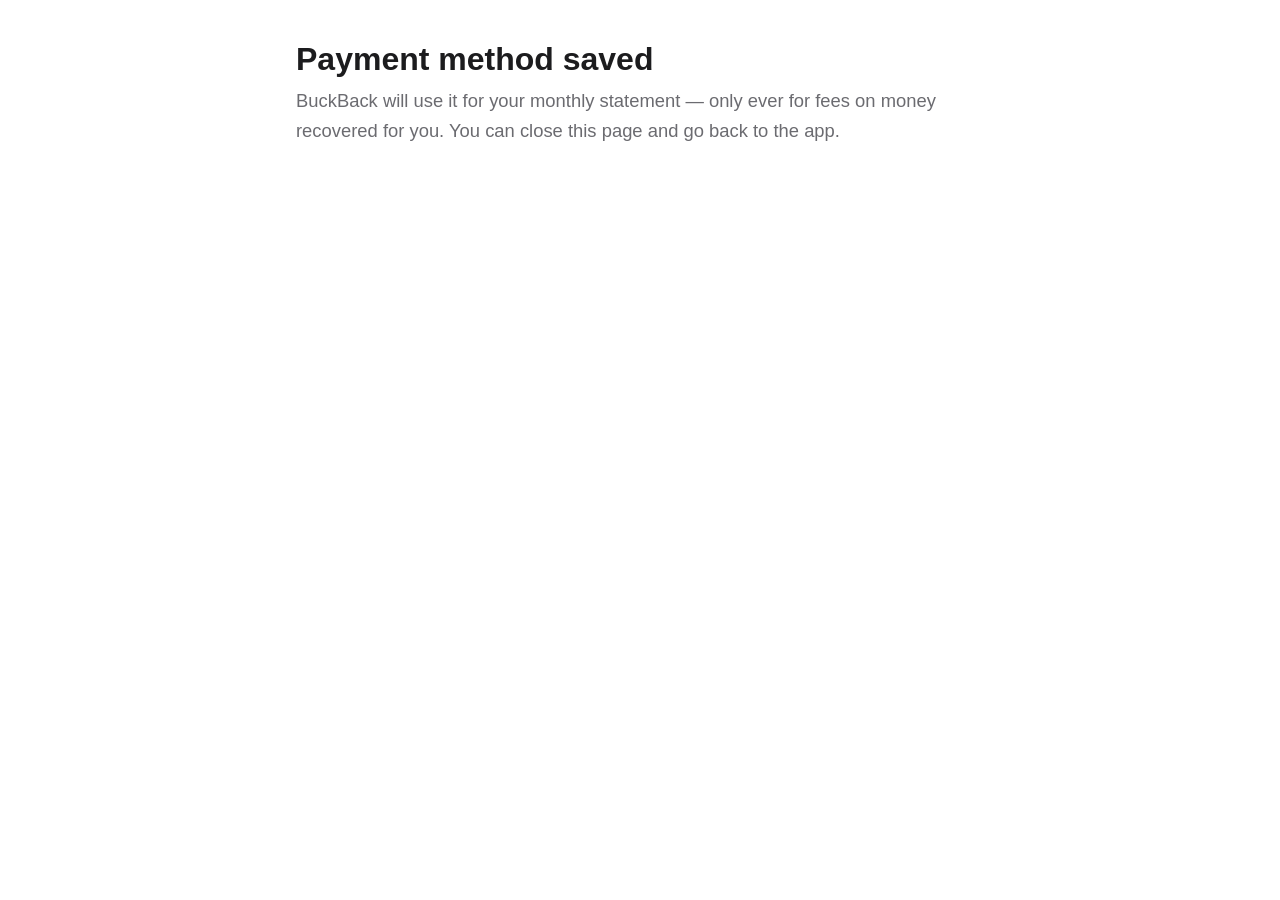
==== billing-done.html @ 793706ac "Pay pages; tiered pricing" ====
<!doctype html>
<html lang="en">
<head>
<meta charset="utf-8">
<meta name="viewport" content="width=device-width, initial-scale=1">
<title>Billing · BuckBack</title>
<link rel="stylesheet" href="style.css">
</head>
<body>
<main>
<h1 id="title">Payment method saved</h1>
<p class="lede" id="body">BuckBack will use it for your monthly statement — only ever for fees on
money recovered for you. You can close this page and go back to the app.</p>
</main>
<script>
  if (new URLSearchParams(location.search).get('cancelled')) {
    document.getElementById('title').textContent = 'Nothing saved';
    document.getElementById('body').textContent =
      'No payment method was added. You can add one any time from the Account tab in the app.';
  }
</script>
</body>
</html>
---- style.css ----
:root {
  --bg: #ffffff;
  --text: #1c1c1e;
  --muted: #6b6b70;
  --link: #0a66d6;
  --rule: #e5e5ea;
}
@media (prefers-color-scheme: dark) {
  :root {
    --bg: #111113;
    --text: #f2f2f5;
    --muted: #a1a1a8;
    --link: #5aa2ff;
    --rule: #2c2c30;
  }
}
* { box-sizing: border-box; }
body {
  margin: 0;
  background: var(--bg);
  color: var(--text);
  font: 17px/1.6 -apple-system, BlinkMacSystemFont, "Segoe UI", Roboto, Helvetica, Arial, sans-serif;
}
main { max-width: 720px; margin: 0 auto; padding: 40px 16px 64px; }
h1 { font-size: 2rem; line-height: 1.2; margin: 0 0 8px; }
h2 { font-size: 1.3rem; margin: 36px 0 8px; padding-top: 20px; border-top: 1px solid var(--rule); }
h3 { font-size: 1.05rem; margin: 20px 0 4px; }
p, ul { margin: 0 0 14px; }
ul { padding-left: 22px; }
li { margin-bottom: 6px; }
a { color: var(--link); }
.meta, .back { color: var(--muted); font-size: 0.95rem; }
.back { margin-bottom: 24px; }
.back a { text-decoration: none; }
.lede { font-size: 1.15rem; color: var(--muted); }
.links { list-style: none; padding: 0; }
.links li { margin-bottom: 10px; font-size: 1.1rem; }
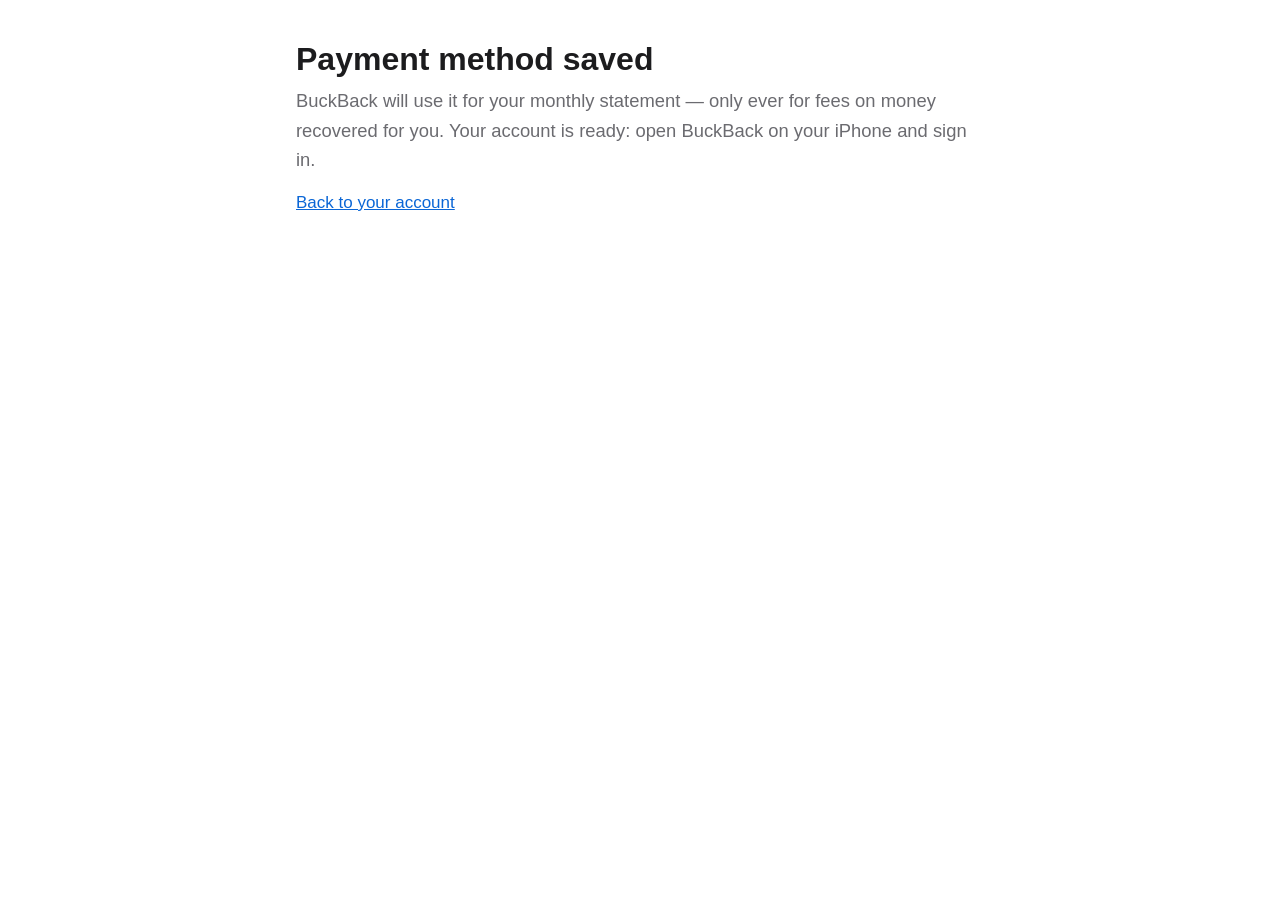
==== commit f4463dbb: "Sign-up moves to the website: signup.html, confirmed page continues setup" ====
--- a/billing-done.html
+++ b/billing-done.html
@@ -10,13 +10,14 @@
 <main>
 <h1 id="title">Payment method saved</h1>
 <p class="lede" id="body">BuckBack will use it for your monthly statement — only ever for fees on
-money recovered for you. You can close this page and go back to the app.</p>
+money recovered for you. Your account is ready: open BuckBack on your iPhone and sign in.</p>
+<p><a href="signup.html">Back to your account</a></p>
 </main>
 <script>
   if (new URLSearchParams(location.search).get('cancelled')) {
     document.getElementById('title').textContent = 'Nothing saved';
     document.getElementById('body').textContent =
-      'No payment method was added. You can add one any time from the Account tab in the app.';
+      'No payment method was added. The AI can’t start until there is one — go back to your account to add it.';
   }
 </script>
 </body>
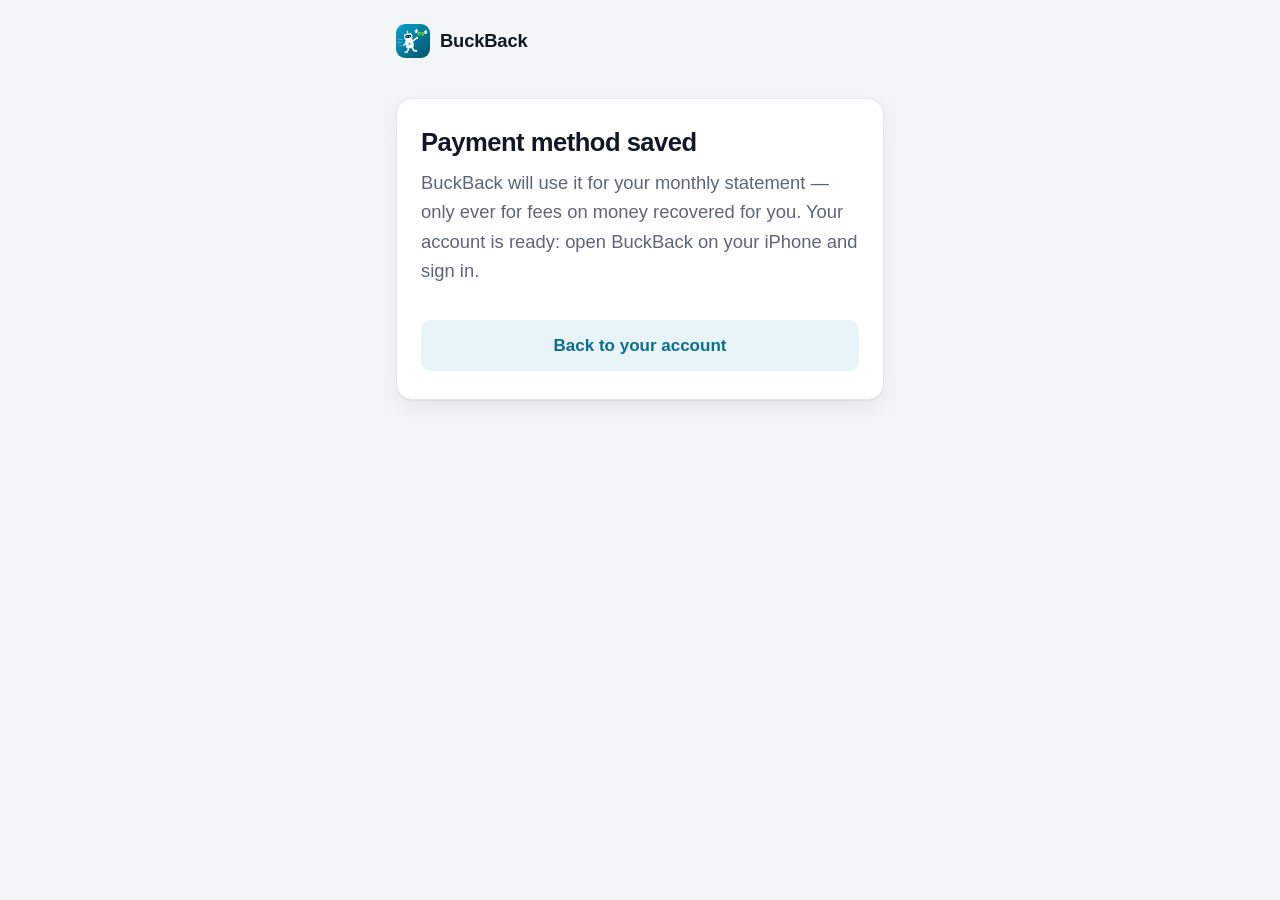
==== commit bf54102b: "New look: app colours and logo, a real home page, sign-up in cards" ====
--- a/billing-done.html
+++ b/billing-done.html
@@ -4,14 +4,18 @@
 <meta charset="utf-8">
 <meta name="viewport" content="width=device-width, initial-scale=1">
 <title>Billing · BuckBack</title>
+<link rel="icon" href="favicon.png">
 <link rel="stylesheet" href="style.css">
 </head>
 <body>
-<main>
+<main class="narrow">
+<p class="back"><a href="index.html">BuckBack</a></p>
+<div class="panel">
 <h1 id="title">Payment method saved</h1>
 <p class="lede" id="body">BuckBack will use it for your monthly statement — only ever for fees on
 money recovered for you. Your account is ready: open BuckBack on your iPhone and sign in.</p>
-<p><a href="signup.html">Back to your account</a></p>
+<a class="btn secondary" href="signup.html">Back to your account</a>
+</div>
 </main>
 <script>
   if (new URLSearchParams(location.search).get('cancelled')) {
--- a/style.css
+++ b/style.css
@@ -1,37 +1,147 @@
+/* buckback.ca — one stylesheet for every page. Colours match the app's
+   theme (App.js, `light` / `dark`). */
 :root {
-  --bg: #ffffff;
-  --text: #1c1c1e;
-  --muted: #6b6b70;
-  --link: #0a66d6;
-  --rule: #e5e5ea;
+  --bg: #f4f5f7;
+  --surface: #ffffff;
+  --text: #101828;
+  --muted: #5d6676;
+  --rule: #e4e7ec;
+  --accent: #0b6e8f;
+  --accent-hover: #095a75;
+  --accent-text: #0b6e8f;
+  --accent-soft: #e7f3f7;
+  --on-accent: #ffffff;
+  --error: #b42318;
+  --shadow: 0 1px 2px rgba(16, 24, 40, 0.06), 0 8px 24px rgba(16, 24, 40, 0.06);
 }
 @media (prefers-color-scheme: dark) {
   :root {
-    --bg: #111113;
-    --text: #f2f2f5;
-    --muted: #a1a1a8;
-    --link: #5aa2ff;
-    --rule: #2c2c30;
+    --bg: #0b0f14;
+    --surface: #151b23;
+    --text: #f2f4f7;
+    --muted: #a3acb9;
+    --rule: #263040;
+    --accent: #1a86a8;
+    --accent-hover: #2196bb;
+    --accent-text: #62c3e0;
+    --accent-soft: #11303b;
+    --error: #f97066;
+    --shadow: none;
   }
 }
+
 * { box-sizing: border-box; }
+html { -webkit-text-size-adjust: 100%; }
 body {
   margin: 0;
   background: var(--bg);
   color: var(--text);
   font: 17px/1.6 -apple-system, BlinkMacSystemFont, "Segoe UI", Roboto, Helvetica, Arial, sans-serif;
+  -webkit-font-smoothing: antialiased;
 }
-main { max-width: 720px; margin: 0 auto; padding: 40px 16px 64px; }
-h1 { font-size: 2rem; line-height: 1.2; margin: 0 0 8px; }
-h2 { font-size: 1.3rem; margin: 36px 0 8px; padding-top: 20px; border-top: 1px solid var(--rule); }
-h3 { font-size: 1.05rem; margin: 20px 0 4px; }
-p, ul { margin: 0 0 14px; }
-ul { padding-left: 22px; }
+main { max-width: 760px; margin: 0 auto; padding: 24px 16px 64px; }
+main.narrow { max-width: 520px; }
+
+h1 { font-size: 2rem; line-height: 1.2; letter-spacing: -0.02em; margin: 0 0 10px; }
+h2 { font-size: 1.3rem; line-height: 1.3; margin: 40px 0 10px; padding-top: 24px; border-top: 1px solid var(--rule); }
+h3 { font-size: 1.05rem; margin: 22px 0 4px; }
+p, ul, ol { margin: 0 0 14px; }
+ul, ol { padding-left: 22px; }
 li { margin-bottom: 6px; }
-a { color: var(--link); }
-.meta, .back { color: var(--muted); font-size: 0.95rem; }
-.back { margin-bottom: 24px; }
-.back a { text-decoration: none; }
+a { color: var(--accent-text); text-underline-offset: 2px; }
+strong { font-weight: 650; }
+.meta { color: var(--muted); font-size: 0.95rem; }
 .lede { font-size: 1.15rem; color: var(--muted); }
+[hidden] { display: none !important; }
+
+/* The brand bar at the top of every page (<p class="back"><a>BuckBack</a></p>). */
+.back { margin: 0 0 32px; }
+.back a {
+  display: inline-flex; align-items: center; gap: 10px;
+  color: var(--text); text-decoration: none; font-weight: 700; font-size: 1.15rem; letter-spacing: -0.01em;
+}
+.back a::before {
+  content: ""; width: 34px; height: 34px; border-radius: 9px;
+  background: url(icon.png) center / cover;
+}
+
+/* Cards: a form or a step of setting up. */
+.panel {
+  background: var(--surface); border: 1px solid var(--rule); border-radius: 16px;
+  padding: 28px 24px; box-shadow: var(--shadow);
+}
+.panel h1 { font-size: 1.6rem; }
+.panel > :last-child { margin-bottom: 0; }
+.below { text-align: center; color: var(--muted); margin-top: 18px; }
+
+/* Forms. */
+label { display: block; font-weight: 600; font-size: 0.95rem; margin: 16px 0 6px; }
+input[type=email], input[type=password], input[type=text] {
+  width: 100%; font: inherit; padding: 11px 13px; border: 1px solid var(--rule); border-radius: 10px;
+  background: var(--bg); color: var(--text);
+}
+input:focus-visible { outline: 2px solid var(--accent); outline-offset: 1px; border-color: transparent; }
+.check { display: flex; gap: 10px; align-items: flex-start; font-weight: normal; font-size: 1rem; margin-top: 18px; }
+.check input { margin-top: 5px; flex: none; width: 18px; height: 18px; accent-color: var(--accent); }
+.error { color: var(--error); margin-top: 12px; }
+
+/* Buttons (and links that look like them). */
+button, .btn {
+  display: inline-block; margin-top: 20px; font: inherit; font-weight: 600; text-align: center; text-decoration: none;
+  padding: 12px 20px; border: 0; border-radius: 10px; cursor: pointer;
+  background: var(--accent); color: var(--on-accent);
+}
+.panel button:not(.link), .panel .btn { width: 100%; }
+button:hover, .btn:hover { background: var(--accent-hover); }
+.btn.secondary { background: var(--accent-soft); color: var(--accent-text); }
+.btn.secondary:hover { background: var(--accent-soft); filter: brightness(0.97); }
+button.link {
+  background: none; color: var(--accent-text); padding: 0; margin: 0; font-weight: 600; width: auto;
+  text-decoration: underline; text-underline-offset: 2px;
+}
+button[disabled] { opacity: 0.6; cursor: default; }
+
+/* Setting up: "Step 1 of 3" and the two-step QR code. */
+.steps { color: var(--accent-text); font-size: 0.8rem; font-weight: 700; letter-spacing: 0.08em; text-transform: uppercase; margin-bottom: 6px; }
+.qr { display: block; width: 200px; height: 200px; background: #fff; padding: 10px; border-radius: 12px; margin: 10px auto 16px; border: 1px solid var(--rule); }
+.key { font-family: ui-monospace, SFMono-Regular, Menlo, monospace; font-size: 0.95rem; word-break: break-all; }
+.code { letter-spacing: 0.35em; font-size: 1.2rem; text-align: center; }
+.note { background: var(--accent-soft); border-radius: 12px; padding: 14px 16px; font-size: 0.97rem; }
+
+/* Home page. */
+.hero { display: flex; gap: 32px; align-items: center; padding: 16px 0 8px; }
+.hero h1 { font-size: 2.6rem; }
+.hero .lede { font-size: 1.2rem; }
+.hero-art { flex: none; width: 200px; height: 200px; border-radius: 44px; box-shadow: var(--shadow); }
+.cta-row { display: flex; flex-wrap: wrap; gap: 12px; margin-top: 6px; }
+.cta-row .btn { margin-top: 12px; }
+.cards { display: grid; grid-template-columns: repeat(auto-fit, minmax(210px, 1fr)); gap: 14px; margin: 16px 0; }
+.cards .panel { padding: 20px; }
+.cards h3 { margin-top: 0; }
+.cards p { color: var(--muted); font-size: 0.97rem; margin: 0; }
+.num {
+  display: inline-grid; place-items: center; width: 28px; height: 28px; border-radius: 50%; margin-bottom: 10px;
+  background: var(--accent-soft); color: var(--accent-text); font-weight: 700; font-size: 0.9rem;
+}
+.rates { list-style: none; padding: 0; margin: 0; }
+.rates li { display: flex; justify-content: space-between; gap: 12px; padding: 10px 0; border-bottom: 1px solid var(--rule); margin: 0; }
+.rates li:last-child { border-bottom: 0; }
+.rates strong { color: var(--accent-text); }
+.ticks { list-style: none; padding: 0; }
+.ticks li { padding-left: 28px; position: relative; }
+.ticks li::before { content: "✓"; position: absolute; left: 4px; color: var(--accent-text); font-weight: 700; }
+
+/* Footer, and the old home-page link list. */
 .links { list-style: none; padding: 0; }
 .links li { margin-bottom: 10px; font-size: 1.1rem; }
+footer { margin-top: 56px; padding-top: 20px; border-top: 1px solid var(--rule); color: var(--muted); font-size: 0.92rem; }
+footer a { color: var(--muted); margin-right: 16px; white-space: nowrap; display: inline-block; }
+
+@media (max-width: 640px) {
+  h1 { font-size: 1.7rem; }
+  .hero { flex-direction: column-reverse; align-items: flex-start; gap: 16px; }
+  .hero h1 { font-size: 2rem; }
+  .hero-art { width: 96px; height: 96px; border-radius: 22px; }
+  .cta-row .btn { flex: 1 1 100%; }
+  .panel { padding: 22px 18px; }
+}
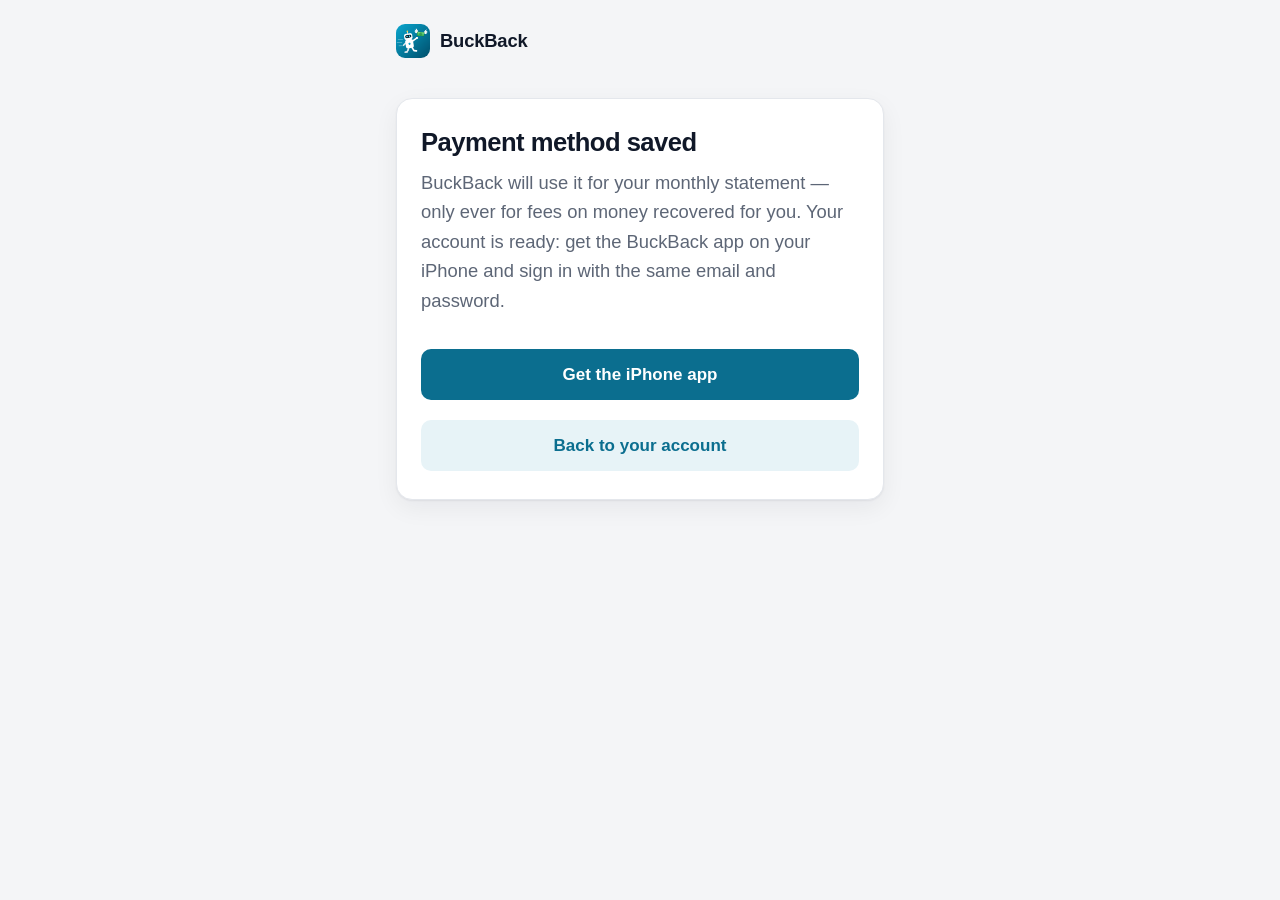
==== commit e0c606df: "Link to the App Store from the home page and the last sign-up step" ====
--- a/billing-done.html
+++ b/billing-done.html
@@ -13,7 +13,9 @@
 <div class="panel">
 <h1 id="title">Payment method saved</h1>
 <p class="lede" id="body">BuckBack will use it for your monthly statement — only ever for fees on
-money recovered for you. Your account is ready: open BuckBack on your iPhone and sign in.</p>
+money recovered for you. Your account is ready: get the BuckBack app on your iPhone and sign in with the
+same email and password.</p>
+<a class="btn" id="get-app" href="https://apps.apple.com/ca/app/buckback/id6818407466">Get the iPhone app</a>
 <a class="btn secondary" href="signup.html">Back to your account</a>
 </div>
 </main>
@@ -22,6 +24,7 @@
     document.getElementById('title').textContent = 'Nothing saved';
     document.getElementById('body').textContent =
       'No payment method was added. The AI can’t start until there is one — go back to your account to add it.';
+    document.getElementById('get-app').remove();
   }
 </script>
 </body>
--- a/style.css
+++ b/style.css
@@ -56,11 +56,11 @@
 
 /* The brand bar at the top of every page (<p class="back"><a>BuckBack</a></p>). */
 .back { margin: 0 0 32px; }
-.back a {
+.back a, .back span {
   display: inline-flex; align-items: center; gap: 10px;
   color: var(--text); text-decoration: none; font-weight: 700; font-size: 1.15rem; letter-spacing: -0.01em;
 }
-.back a::before {
+.back a::before, .back span::before {
   content: ""; width: 34px; height: 34px; border-radius: 9px;
   background: url(icon.png) center / cover;
 }
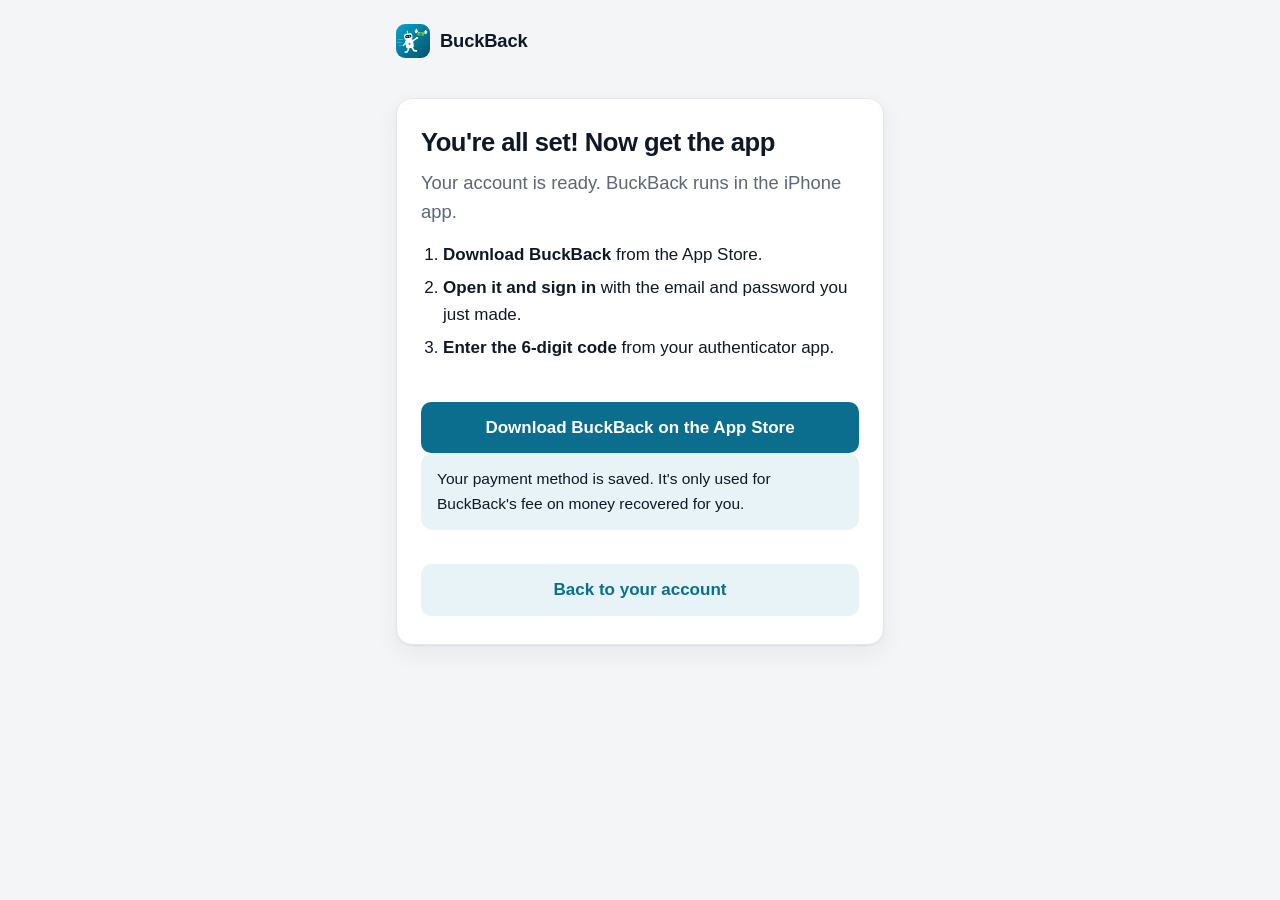
==== commit 6be95e95: "Sign-up ends with 'Now get the app' and an App Store button; BuckBack wording; Client notes Co-Autho" ====
--- a/billing-done.html
+++ b/billing-done.html
@@ -11,11 +11,17 @@
 <main class="narrow">
 <p class="back"><a href="index.html">BuckBack</a></p>
 <div class="panel">
-<h1 id="title">Payment method saved</h1>
-<p class="lede" id="body">BuckBack will use it for your monthly statement — only ever for fees on
-money recovered for you. Your account is ready: get the BuckBack app on your iPhone and sign in with the
-same email and password.</p>
-<a class="btn" id="get-app" href="https://apps.apple.com/ca/app/buckback/id6818407466">Get the iPhone app</a>
+<h1 id="title">You're all set! Now get the app</h1>
+<p class="lede" id="body">Your account is ready. BuckBack runs in the iPhone app.</p>
+<div id="get-app">
+<ol class="next-steps">
+  <li><strong>Download BuckBack</strong> from the App Store.</li>
+  <li><strong>Open it and sign in</strong> with the email and password you just made.</li>
+  <li><strong>Enter the 6-digit code</strong> from your authenticator app.</li>
+</ol>
+<a class="btn" href="https://apps.apple.com/ca/app/buckback/id6818407466">Download BuckBack on the App Store</a>
+</div>
+<p class="note">Your payment method is saved. It's only used for BuckBack's fee on money recovered for you.</p>
 <a class="btn secondary" href="signup.html">Back to your account</a>
 </div>
 </main>
@@ -23,7 +29,7 @@
   if (new URLSearchParams(location.search).get('cancelled')) {
     document.getElementById('title').textContent = 'Nothing saved';
     document.getElementById('body').textContent =
-      'No payment method was added. The AI can’t start until there is one — go back to your account to add it.';
+      'No payment method was added. BuckBack can’t start until there is one — go back to your account to add it.';
     document.getElementById('get-app').remove();
   }
 </script>
--- a/style.css
+++ b/style.css
@@ -145,3 +145,7 @@
   .cta-row .btn { flex: 1 1 100%; }
   .panel { padding: 22px 18px; }
 }
+
+/* What to do after signing up: get the app. */
+.next-steps { padding-left: 1.3em; margin: 0 0 20px; line-height: 1.6; }
+.next-steps li { margin-bottom: 6px; }
